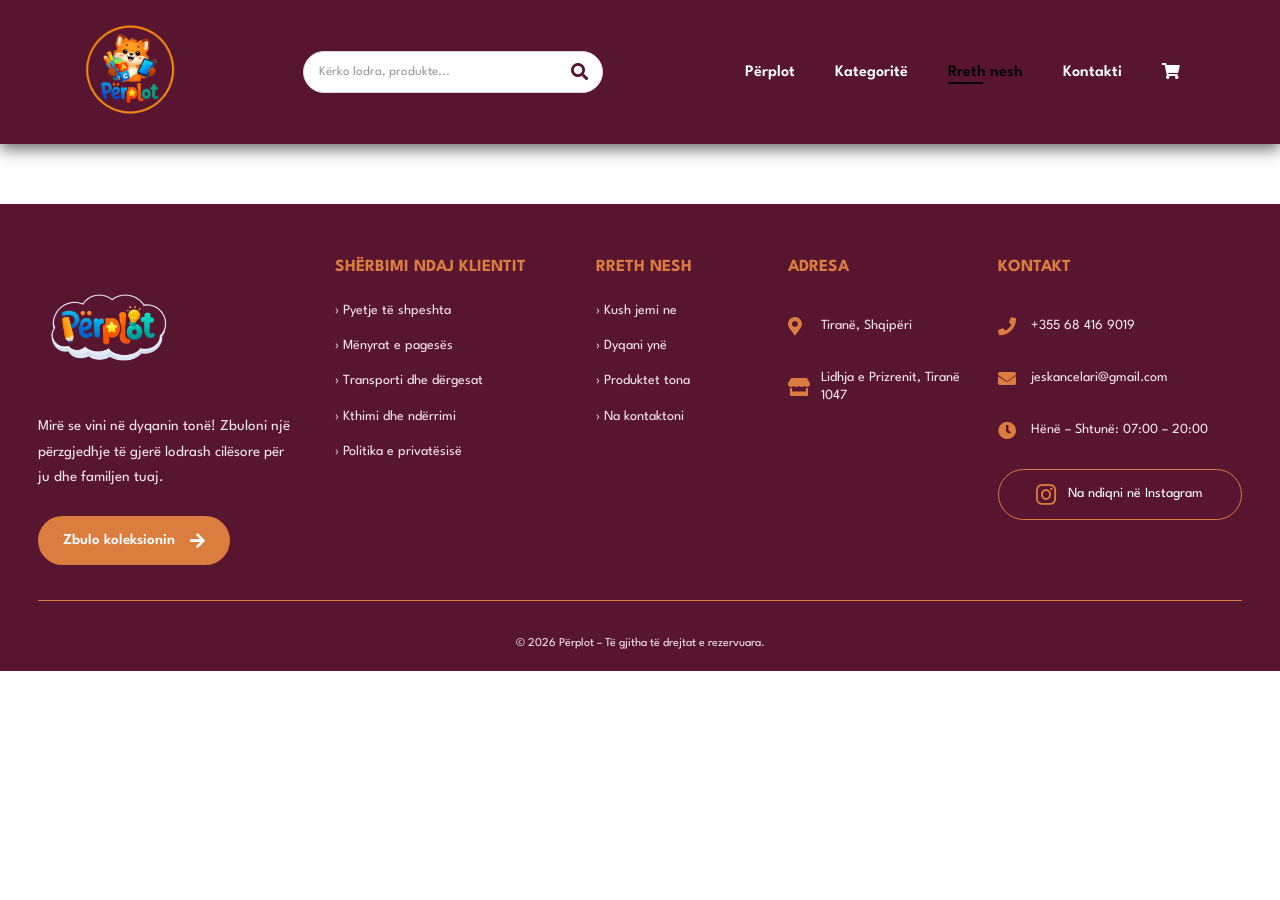
==== about.html @ 28245faa "Update responsive design and navigation" ====
<!DOCTYPE html>
<html lang="sq">

<head>
    <meta charset="UTF-8">
    <meta http-equiv="X-UA-Compatible" content="IE-edge">
    <meta name="viewport" content="width=device-width, initial-scale=1.0">

    <title>Përplot</title>

    <link rel="stylesheet" href="https://use.fontawesome.com/releases/v5.15.4/css/all.css"/>
    <link rel="stylesheet" href="css/index.css">
</head>


<body>
    <div id="header-placeholder"></div>
    <div id="footer-placeholder"></div>

    <script src="script.js"></script>
    <script src="load-layout.js"></script>
    <script src="search.js"></script>



</body>
---- css/index.css ----
@import url('https://fonts.googleapis.com/css2?family=Spartan:wght@100;200;300;400;500;600;700;800;900&display=swap');

*{
    margin:0;
    padding: 0;
    box-sizing: border-box;
    font-family: 'Spartan', snas-serif;
}

h1{
    font-size: 50px;
    line-height: 64px;
    color: #222;
}

h2{
    font-size: 46px;
    line-height: 54px;
    color: #222;
}
h4{
    font-size: 20px;
    color: #222;
}

h6{
    font-size: 16px;
    color: #222;
}

p {
    font-size: 16px;
    color: #465b52;
    margin: 15px 0 2px 0;
}

.section-p1{
    padding: 40px 80px;
}

.section-m1{
    margin: 40px 0;
}

body{
    width: 100%;
}

/*Header strat */


/* SEARCH BAR */
#header a img{
    width:100px;
    height: auto;
    object-fit: contain;
}   

#search-form {
    display: flex;
    align-items: center;
    width: 300px;
    height: 42px;
    background-color: #ffffff;
    border-radius: 25px;
    overflow: hidden;
    border: 1px solid #e5d5d8;
    transition: 0.3s ease;
}

#search-form:focus-within {
    box-shadow: 0 0 0 3px rgba(255, 255, 255, 0.2);
}

#search-input {
    flex: 1;
    width: 100%;
    height: 100%;
    border: none;
    outline: none;
    padding: 0 15px;
    font-size: 13px;
    color: #333;
    background: transparent;
}

#search-input::placeholder {
    color: #999;
}

#search-form button {
    width: 45px;
    height: 100%;
    border: none;
    background-color: #ffffff;
    color: #58152F;
    font-size: 17px;
    cursor: pointer;
    transition: 0.3s ease;
}

#search-form button:hover {
    background-color: #f5e9eb;
}

/* HEADER RESPONSIVE */

@media (max-width: 1100px) {
    #header {
        padding: 20px 30px;
        flex-wrap: wrap;
        gap: 15px;
    }

    #search-form {
        width: 260px;
    }
}

@media (max-width: 768px) {
    #header {
        justify-content: center;
    }

    #search-form {
        width: 100%;
        max-width: 400px;
        order: 3;
    }

    #nevbar {
        flex-wrap: wrap;
        gap: 12px;
    }

    #nevbar li {
        padding: 5px;
    }
}


#header{
    display: flex;
    align-items: center;
    justify-content: space-between;
    padding: 20px 80px ;
    background: #58152F;
    box-shadow: 0 5px 15px rgba(0, 0, 0, 0.6);
    z-index: 999;
    position: sticky; 
    top: 0;
    left: 0;
}


#nevbar {
    display: flex;
    align-items: center;
    justify-content: center;
}

#nevbar li{
    list-style: none;
    padding: 0 20px;
    position: relative;
}

#nevbar li a{
    text-decoration: none;
    font-size: 16px;
    font-weight: 600;
    color: #ffffff;
    transition: 0.3s ease;
}

#nevbar li a:hover,
#nevbar li a.active{
    color: #000000;
}

#nevbar li a.active::after,
#nevbar li a:hover::after{
    content: "";
    width: 30%;
    height: 2px;
    background-color: #020202 ;
    position: absolute;
    bottom: -4px;
    left:20px;
}





  

/*Home page*/

/* HERO SECTION */

#hero {
    position: relative;
    width: 100%;
    min-height: 80vh;
    padding: 0 50px;
    display: flex;
    align-items: center;
    overflow: hidden;
}

/* SLIDER */

.hero-slider {
    width: 100%;
    overflow: hidden;
}

.hero-track {
    display: flex;
    width: 100%;
    transition: transform 0.8s ease-in-out;
}

/* ÇDO SLIDE */

.hero-slide {
    flex: 0 0 100%;
    min-width: 100%;
    display: flex;
    align-items: center;
    justify-content: space-between;
    gap: 30px;
    padding:50px ;
}

/* TEKSTI */

.hero-content {
    flex: 1;
    min-width: 0;
    padding: 20px 0;
}

.hero-content h4 {
    padding-bottom: 15px;
    font-size: 20px;
}

.hero-content h2 {
    color: #58152F;
    font-size: 32px;
    line-height: 1.3;
    margin-bottom: 10px;
}

.hero-content h1 {
    font-size: 38px;
    max-width: 100%;
    margin-bottom: 15px;
    line-height: 1.7;
}

.hero-content p {
    font-size: 16px;
    line-height: 1.7;
    max-width: 550px;
}

/* FOTOJA */

.hero-image {
    flex: 0 0 40%;
    width: 40%;
    height: 420px;
    overflow: hidden;
    border-radius: 25px;
}

.hero-image img {
    width: 100%;
    height: 100%;
    object-fit: cover;
    display: block;
}

/* BUTONI */

.hero-content button {
    background-color: #68232F;
    color: #FFFFFF;
    border: 2px solid #68232F;
    border-radius: 15px;
    padding: 14px 32px;
    cursor: pointer;
    font-weight: 600;
    font-size: 15px;
    letter-spacing: 0.5px;
    transition: 0.3s ease;
    margin-top: 30px;
}

.hero-content button:hover {
    background-color: transparent;
    color: #68232F;
    transform: translateY(-3px);
    box-shadow: 0 5px 12px rgba(104, 35, 47, 0.15);
}

/* SHIGJETAT */

.slider-arrow {
    position: absolute;
    top: 50%;
    transform: translateY(-50%);
    width: 42px;
    height: 42px;
    border: none;
    border-radius: 50%;
    background-color: #68232F;
    color: white;
    font-size: 20px;
    cursor: pointer;
    z-index: 5;
    transition: 0.3s ease;
}

.slider-arrow:hover {
    background-color: #8d3545;
}

.slider-arrow.prev {
    left: 12px;
}

.slider-arrow.next {
    right: 12px;
}

/* RESPONSIVE */

@media (max-width: 768px) {

    #hero {
        padding: 30px 45px;
        min-height: auto;
    }

    .hero-slide {
        flex-direction: column;
        align-items: flex-start;
    }

    .hero-content {
        width: 100%;
    }

    .hero-content h2 {
        font-size: 25px;
    }

    .hero-content h1 {
        font-size: 29px;
    }

    .hero-image {
        width: 100%;
        height: 280px;
    }

    .slider-arrow.prev {
        left: 2px;
    }

    .slider-arrow.next {
        right: 2px;
    }
}





#feature{
    display: flex;
    align-items: center;
    justify-content: space-between;
    flex-wrap: wrap;
}

#feature .fe-box{
    height: 250px;
    width: 250px;
    text-align: center;
    padding: 25px 15px ;
    box-shadow: 20px 20px 34px rgba(0, 0, 0, 0.03);
    border: 1px solid #eedbdee4;
    border-radius: 4px;
    margin: 15px 0;
}
#feature .fe-box:hover{
    box-shadow: 10px 10px 54px rgba(70, 62, 221, 0.1);
}

#feature .fe-box img{
    width: 100%;
    margin-bottom: 10px;
}

#feature .fe-box h6{
    display: inline-block;
    padding: 9px 8px 6px 8px;
    line-height: 1;
    border-radius: 4px;
    color: #68232F;
    background-color: antiquewhite;
}



/* SEARCH RESULTS */

#search-results {
    padding: 50px 80px;
    min-height: 60vh;
}

#search-results h2 {
    font-size: 28px;
    color: #68232F;
    margin-bottom: 15px;
}

#search-message {
    font-size: 14px;
    color: #666;
    margin-bottom: 25px;
}

.search-result {
    padding: 20px;
    margin-bottom: 15px;
    border: 1px solid #e5d5d8;
    border-radius: 8px;
    transition: 0.3s ease;
}

.search-result:hover {
    box-shadow: 0 4px 12px rgba(0, 0, 0, 0.08);
    transform: translateY(-2px);
}

.search-result h3 {
    color: #68232F;
    font-size: 18px;
    margin-bottom: 10px;
}

.search-result p {
    color: #666;
    font-size: 14px;
    margin-bottom: 12px;
}

.search-result a {
    color: #68232F;
    font-weight: 600;
    text-decoration: none;
}

.search-result a:hover {
    text-decoration: underline;
}


/* Footer start*/ 

/* FOOTER */


/* ==============================
   FOOTER - PERPLOT
============================== */

.footer {
    background: #58152F;
    color: #ffffff;
    padding: 55px 3% 20px;
    margin-top: 60px;
    width: 100%;
}

/* FOOTER CONTAINER */

.footer-container {
    max-width: 1500px;
    margin: 0 auto;

    display: grid;
    grid-template-columns: 1.5fr 1.3fr 0.9fr 1fr 1.4fr;

    gap: 35px;
    padding-bottom: 35px;
}

/* LOGO AND ABOUT */

.footer-brand {
    display: flex;
}

.footer-brand img {
    width: 140px;
    height: 140px;
    align-items: center;
    display: flex;
}

.footer-brand h2 {
    color: #ffffff;
    font-size: 30px;
    font-weight: 700;
}

.footer-about p {
    color: #f5e9ed;
    font-size: 15px;
    line-height: 1.7;
    margin-bottom: 25px;
    max-width: 300px;
}

/* FOOTER BUTTON */

.footer-button {
    display: inline-flex;
    align-items: center;
    gap: 15px;

    background: #da7d3f;
    color: #ffffff;

    padding: 16px 25px;
    border-radius: 30px;

    text-decoration: none;
    font-size: 15px;
    font-weight: 600;

    transition: 0.3s;
}

.footer-button:hover {
    background: #da7d3f;
    transform: translateY(-3px);
}

.footer-button i {
    font-size: 17px;
}

/* FOOTER COLUMNS */

.footer-column {
    display: flex;
    flex-direction: column;
    gap: 17px;
}

.footer-column h4 {
    color: #da7d3f;
    font-size: 17px;
    font-weight: 700;
    margin-bottom: 10px;
}

.footer-column a,
.footer-column p {
    color: #f5e9ed;
    font-size: 14px;
    line-height: 1.3;
    text-decoration: none;
    transition: 0.3s;
}

.footer-column a:hover {
    color: #da7d3f;
    padding-left: 5px;
}

/* ADDRESS AND CONTACT ICONS */

.footer-column p {
    display: flex;
    align-items: center;
    gap: 13px;
}

.footer-column p i {
    color: #da7d3f;
    font-size: 18px;
    min-width: 20px;
}

/* INSTAGRAM */

.instagram-link {
    display: flex;
    align-items: center;
    justify-content: center;
    gap: 12px;

    border: 1px solid #da7d3f;
    border-radius: 30px;

    padding: 13px 15px;
    margin-top: 10px;

    color: #ffffff !important;
    white-space: nowrap;
}

.instagram-link i {
    font-size: 23px;
    color: #da7d3f;
}

.instagram-link:hover {
    background: #da7d3f;
    padding-left: 15px !important;
}

/* COPYRIGHT */

.footer-bottom {
    max-width: 1500px;
    margin: 0 auto;

    border-top: 1px solid #da7d3f;
    padding-top: 22px;

    text-align: center;
}

.footer-bottom p {
    color: #f5e9ed;
    font-size: 12px;
}

/* ==============================
   RESPONSIVE DESIGN
============================== */

@media (max-width: 1100px) {

    .footer-container {
        grid-template-columns: repeat(3, 1fr);
        gap: 10px;
    }

}

@media (max-width: 768px) {

    .footer {
        padding: 40px 6% 20px;
    }

    .footer-container {
        grid-template-columns: repeat(2, 1fr);
        gap: 35px 25px;
    }

    .footer-about {
        grid-column: span 2;
    }

    .footer-brand img {
        width: 75px;
        height: 75px;
    }

    .footer-brand h2 {
        font-size: 15px;
    }

}

@media (max-width: 480px) {

    .footer-container {
        grid-template-columns: 1fr;
        gap: 30px;
    }

    .footer-about {
        grid-column: span 1;
    }

    .footer-column {
        gap: 13px;
    }

    .footer-column h4 {
        font-size: 10px;
    }

    .footer-bottom p {
        font-size: 15px;
        line-height: 1.0;
    }

}



/* ==========================================
   PERPLOT - RESPONSIVE DESIGN
   ========================================== */


/* ==========================================
   1. GENERAL RESPONSIVE SETTINGS
   ========================================== */

* {
    box-sizing: border-box;
}

html {
    width: 100%;
    overflow-x: hidden;
    scroll-behavior: smooth;
}

body {
    width: 100%;
    margin: 0;
    overflow-x: hidden;
}

img {
    max-width: 100%;
    height: auto;
}

section {
    max-width: 100%;
}


/* ==========================================
   2. TABLETS - MAX WIDTH 1024px
   ========================================== */

@media screen and (max-width: 1024px) {

    /* Header */

    #header {
        padding: 15px 30px;
        flex-wrap: wrap;
        gap: 15px;
    }

    #header .logo {
        max-width: 130px;
    }

    #nevbar li {
        padding: 0 10px;
    }

    #nevbar li a {
        font-size: 14px;
    }

    /* General sections */

    .section-p1 {
        padding: 40px 30px;
    }

    /* Product cards */

    .pro-container {
        justify-content: center;
        gap: 15px;
    }

    .pro {
        flex: 1 1 220px;
        max-width: 300px;
    }

}


/* ==========================================
   3. SMARTPHONES - MAX WIDTH 767px
   ========================================== */

@media screen and (max-width: 767px) {

    /* Header */

    #header {
        padding: 15px 20px;
        display: flex;
        flex-direction: column;
        align-items: center;
        gap: 15px;
    }

    #header .logo {
        width: 120px;
    }

    /* Search bar */

    #search-form {
        width: 100%;
        max-width: 400px;
    }

    #search-input {
        width: 100%;
        min-width: 0;
    }

    /* Navigation */

    #nevbar {
        display: flex;
        flex-wrap: wrap;
        justify-content: center;
        gap: 12px;
        padding: 0;
    }

    #nevbar li {
        padding: 5px;
    }

    #nevbar li a {
        font-size: 13px;
    }

    /* General sections */

    .section-p1 {
        padding: 30px 15px;
    }

    /* Headings */

    h1 {
        font-size: clamp(26px, 7vw, 38px);
    }

    h2 {
        font-size: clamp(22px, 6vw, 30px);
    }

    h3 {
        font-size: clamp(18px, 5vw, 24px);
    }

    p {
        font-size: 14px;
    }

    /* Product grid */

    .pro-container {
        display: grid;
        grid-template-columns: repeat(2, minmax(0, 1fr));
        gap: 12px;
    }

    .pro {
        width: 100%;
        min-width: 0;
        margin: 0;
    }

    .pro img {
        width: 100%;
        height: auto;
        object-fit: cover;
    }

    /* Product information */

    .pro .des {
        padding: 8px 5px;
    }

    .pro .des h5 {
        font-size: 13px;
    }

    /* Footer */

    footer {
        display: flex;
        flex-wrap: wrap;
        gap: 25px;
    }

    footer .col {
        width: 45%;
        min-width: 140px;
    }

}


/* ==========================================
   4. SMALL SMARTPHONES - MAX WIDTH 480px
   ========================================== */

@media screen and (max-width: 480px) {

    #header {
        padding: 12px 12px;
    }

    #header .logo {
        width: 105px;
    }

    #nevbar {
        gap: 8px;
    }

    #nevbar li {
        padding: 3px;
    }

    #nevbar li a {
        font-size: 12px;
    }

    .section-p1 {
        padding: 25px 12px;
    }

    /* Product grid */

    .pro-container {
        gap: 8px;
    }

    .pro .des h5 {
        font-size: 12px;
    }

    .pro .des h4 {
        font-size: 14px;
    }

    /* Footer */

    footer .col {
        width: 100%;
    }

}
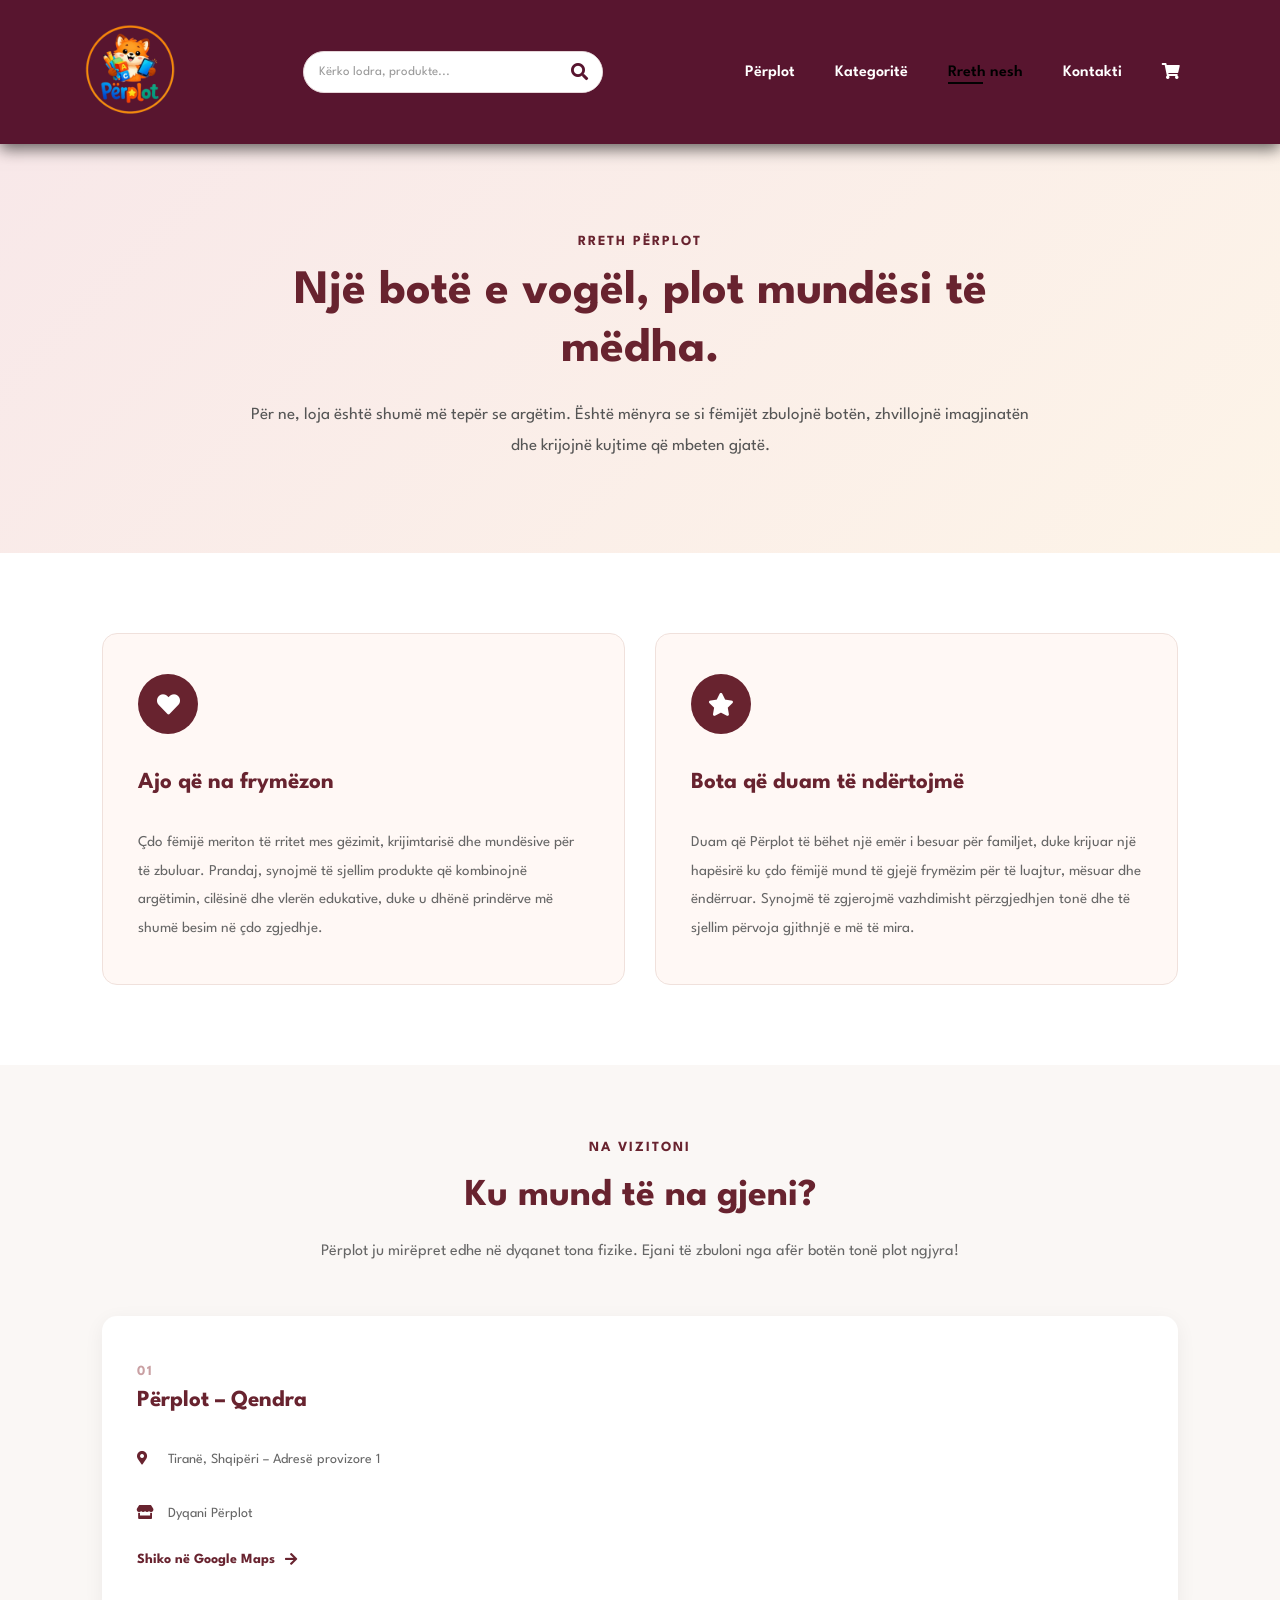
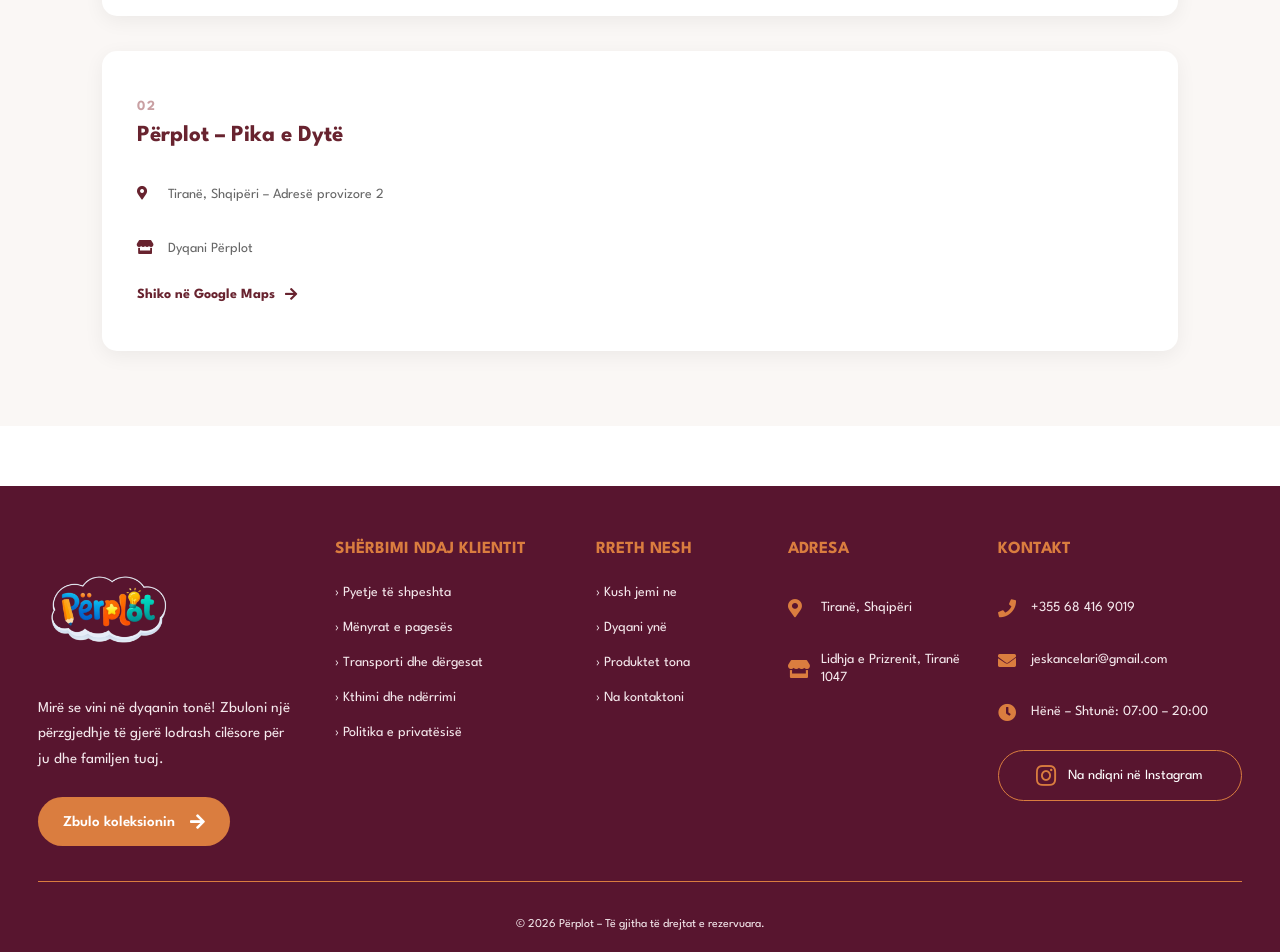
==== commit 89dde21a: "Updated website design" ====
--- a/about.html
+++ b/about.html
@@ -1,26 +1,188 @@
- <!DOCTYPE html>
+
+<!DOCTYPE html>
 <html lang="sq">
 
 <head>
     <meta charset="UTF-8">
-    <meta http-equiv="X-UA-Compatible" content="IE-edge">
     <meta name="viewport" content="width=device-width, initial-scale=1.0">
 
-    <title>Përplot</title>
+    <title>Rreth Nesh | Përplot</title>
 
-    <link rel="stylesheet" href="https://use.fontawesome.com/releases/v5.15.4/css/all.css"/>
+    <link rel="stylesheet" href="css/style.css">
     <link rel="stylesheet" href="css/index.css">
+    <link rel="stylesheet" href="https://use.fontawesome.com/releases/v5.15.4/css/all.css">
 </head>
 
+<body>
 
-<body>
+    <!-- Header -->
     <div id="header-placeholder"></div>
+
+    <main class="about-page">
+
+        <!-- About Introduction -->
+        <section class="about-hero">
+            <div class="about-hero-content">
+                <span class="about-label">Rreth Përplot</span>
+                <h1>Një botë e vogël, plot mundësi të mëdha.</h1>
+                <p>
+                    Për ne, loja është shumë më tepër se argëtim.
+                    Është mënyra se si fëmijët zbulojnë botën,
+                    zhvillojnë imagjinatën dhe krijojnë kujtime
+                    që mbeten gjatë.
+                </p>
+            </div>
+        </section>
+
+        <!-- Mission and Vision -->
+        <section class="about-purpose">
+
+            <div class="purpose-card">
+                <div class="purpose-icon">
+                    <i class="fas fa-heart"></i>
+                </div>
+
+                <h2>Ajo që na frymëzon</h2>
+
+                <p>
+                    Çdo fëmijë meriton të rritet mes gëzimit,
+                    krijimtarisë dhe mundësive për të zbuluar.
+                    Prandaj, synojmë të sjellim produkte që
+                    kombinojnë argëtimin, cilësinë dhe vlerën
+                    edukative, duke u dhënë prindërve më shumë
+                    besim në çdo zgjedhje.
+                </p>
+            </div>
+
+            <div class="purpose-card">
+                <div class="purpose-icon">
+                    <i class="fas fa-star"></i>
+                </div>
+
+                <h2>Bota që duam të ndërtojmë</h2>
+
+                <p>
+                    Duam që Përplot të bëhet një emër i besuar
+                    për familjet, duke krijuar një hapësirë ku
+                    çdo fëmijë mund të gjejë frymëzim për të
+                    luajtur, mësuar dhe ëndërruar. Synojmë të
+                    zgjerojmë vazhdimisht përzgjedhjen tonë dhe
+                    të sjellim përvoja gjithnjë e më të mira.
+                </p>
+            </div>
+
+        </section>
+
+        <!-- Stores Section -->
+        <section class="store-section">
+
+            <div class="store-heading">
+                <span class="about-label">Na vizitoni</span>
+                <h2>Ku mund të na gjeni?</h2>
+                <p>
+                    Përplot ju mirëpret edhe në dyqanet tona fizike.
+                    Ejani të zbuloni nga afër botën tonë plot ngjyra!
+                </p>
+            </div>
+
+            <div class="store-container">
+
+                <!-- Store 1 -->
+                <div class="store-card">
+
+                    <div class="store-info">
+                        <span class="store-number">01</span>
+                        <h3>Përplot – Qendra</h3>
+
+                        <p>
+                            <i class="fas fa-map-marker-alt"></i>
+                            Tiranë, Shqipëri – Adresë provizore 1
+                        </p>
+
+                        <p>
+                            <i class="fas fa-store"></i>
+                            Dyqani Përplot
+                        </p>
+
+                        <a
+                            href="https://www.google.com/maps/search/?api=1&query=Tirana+Albania"
+                            target="_blank"
+                            rel="noopener noreferrer"
+                            class="map-link">
+                            Shiko në Google Maps
+                            <i class="fas fa-arrow-right"></i>
+                        </a>
+                    </div>
+
+                    <div class="store-map">
+                        <iframe
+                            src="https://maps.google.com/maps?q=Tirana%2C%20Albania&t=&z=14&ie=UTF8&iwloc=&output=embed"
+                            width="100%"
+                            height="300"
+                            style="border:0;"
+                            allowfullscreen=""
+                            loading="lazy"
+                            referrerpolicy="no-referrer-when-downgrade"
+                            title="Harta e dyqanit Përplot - Pika 1">
+                        </iframe>
+                    </div>
+
+                </div>
+
+                <!-- Store 2 -->
+                <div class="store-card">
+
+                    <div class="store-info">
+                        <span class="store-number">02</span>
+                        <h3>Përplot – Pika e Dytë</h3>
+
+                        <p>
+                            <i class="fas fa-map-marker-alt"></i>
+                            Tiranë, Shqipëri – Adresë provizore 2
+                        </p>
+
+                        <p>
+                            <i class="fas fa-store"></i>
+                            Dyqani Përplot
+                        </p>
+
+                        <a
+                            href="https://www.google.com/maps/search/?api=1&query=Tirana+Albania"
+                            target="_blank"
+                            rel="noopener noreferrer"
+                            class="map-link">
+                            Shiko në Google Maps
+                            <i class="fas fa-arrow-right"></i>
+                        </a>
+                    </div>
+
+                    <div class="store-map">
+                        <iframe
+                            src="https://maps.google.com/maps?q=Tirana%2C%20Albania&t=&z=14&ie=UTF8&iwloc=&output=embed"
+                            width="100%"
+                            height="300"
+                            style="border:0;"
+                            allowfullscreen=""
+                            loading="lazy"
+                            referrerpolicy="no-referrer-when-downgrade"
+                            title="Harta e dyqanit Përplot - Pika 2">
+                        </iframe>
+                    </div>
+
+                </div>
+
+            </div>
+
+        </section>
+
+    </main>
+
+    <!-- Footer -->
     <div id="footer-placeholder"></div>
 
+    <!-- JavaScript -->
+    <script src="load-layout.js"></script>
     <script src="script.js"></script>
-    <script src="load-layout.js"></script>
-    <script src="search.js"></script>
 
-
-
-</body>+</body>
+</html>
--- a/css/style.css
+++ b/css/style.css
@@ -0,0 +1,303 @@
+
+/* ==========================================
+   ABOUT PAGE - PERPLOT
+========================================== */
+
+.about-page {
+    width: 100%;
+    overflow: hidden;
+}
+
+/* About Hero */
+
+.about-hero {
+    min-height: 360px;
+    padding: 90px 8%;
+    display: flex;
+    align-items: center;
+    justify-content: center;
+    text-align: center;
+    background: linear-gradient(
+        135deg,
+        #f8e8e9,
+        #fdf4e8
+    );
+}
+
+.about-hero-content {
+    max-width: 800px;
+}
+
+.about-label {
+    display: inline-block;
+    color: #68232f;
+    font-size: 14px;
+    font-weight: 700;
+    letter-spacing: 2px;
+    text-transform: uppercase;
+    margin-bottom: 15px;
+}
+
+.about-hero h1 {
+    color: #68232f;
+    font-size: clamp(30px, 5vw, 48px);
+    line-height: 1.2;
+    margin-bottom: 22px;
+}
+
+.about-hero p {
+    color: #555;
+    font-size: 17px;
+    line-height: 1.8;
+}
+
+/* Mission and Vision */
+
+.about-purpose {
+    display: grid;
+    grid-template-columns: repeat(2, 1fr);
+    gap: 30px;
+    padding: 80px 8%;
+    background: #fff;
+}
+
+.purpose-card {
+    padding: 40px 35px;
+    background: #fff8f5;
+    border-radius: 15px;
+    border: 1px solid #f0e1dc;
+    transition: transform 0.3s ease, box-shadow 0.3s ease;
+}
+
+.purpose-card:hover {
+    transform: translateY(-6px);
+    box-shadow: 0 10px 25px rgba(0, 0, 0, 0.08);
+}
+
+.purpose-icon {
+    width: 60px;
+    height: 60px;
+    display: flex;
+    align-items: center;
+    justify-content: center;
+    background: #68232f;
+    color: #fff;
+    border-radius: 50%;
+    font-size: 23px;
+    margin-bottom: 22px;
+}
+
+.purpose-card h2 {
+    color: #68232f;
+    font-size: 23px;
+    margin-bottom: 18px;
+}
+
+.purpose-card p {
+    color: #666;
+    font-size: 15px;
+    line-height: 1.9;
+}
+
+/* Store Section */
+
+.store-section {
+    padding: 75px 8%;
+    background: #faf7f5;
+}
+
+.store-heading {
+    text-align: center;
+    max-width: 700px;
+    margin: 0 auto 50px;
+}
+
+.store-heading h2 {
+    color: #68232f;
+    font-size: clamp(28px, 4vw, 38px);
+    margin-bottom: 15px;
+}
+
+.store-heading p {
+    color: #666;
+    font-size: 16px;
+    line-height: 1.7;
+}
+
+/* Store Cards */
+
+.store-container {
+    display: flex;
+    flex-direction: column;
+    gap: 35px;
+    max-width: 1150px;
+    margin: 0 auto;
+}
+
+.store-card {
+    display: grid;
+    grid-template-columns: 0.8fr 1.2fr;
+    background: #fff;
+    border-radius: 15px;
+    overflow: hidden;
+    box-shadow: 0 5px 20px rgba(0, 0, 0, 0.06);
+}
+
+.store-info {
+    padding: 35px;
+    display: flex;
+    flex-direction: column;
+    justify-content: center;
+}
+
+.store-number {
+    color: #c9a0a3;
+    font-size: 14px;
+    font-weight: 700;
+    letter-spacing: 2px;
+    margin-bottom: 12px;
+}
+
+.store-info h3 {
+    color: #68232f;
+    font-size: 23px;
+    margin-bottom: 22px;
+}
+
+.store-info p {
+    color: #666;
+    font-size: 14px;
+    line-height: 1.7;
+    margin-bottom: 15px;
+}
+
+.store-info p i {
+    color: #68232f;
+    width: 22px;
+    margin-right: 5px;
+}
+
+.map-link {
+    display: inline-flex;
+    align-items: center;
+    gap: 10px;
+    width: fit-content;
+    margin-top: 12px;
+    color: #68232f;
+    font-size: 14px;
+    font-weight: 700;
+    text-decoration: none;
+    transition: 0.3s ease;
+}
+
+.map-link:hover {
+    color: #a34a5a;
+    gap: 15px;
+}
+
+.store-map {
+    min-height: 300px;
+}
+
+.store-map iframe {
+    display: block;
+    width: 100%;
+    height: 100%;
+    min-height: 300px;
+}
+
+/* ==========================================
+   RESPONSIVE DESIGN
+========================================== */
+
+/* Tablets */
+
+@media screen and (max-width: 992px) {
+
+    .about-hero {
+        padding: 75px 6%;
+    }
+
+    .about-purpose {
+        padding: 60px 5%;
+        gap: 20px;
+    }
+
+    .purpose-card {
+        padding: 30px 25px;
+    }
+
+    .store-section {
+        padding: 60px 5%;
+    }
+
+    .store-card {
+        grid-template-columns: 1fr 1fr;
+    }
+
+    .store-info {
+        padding: 25px;
+    }
+}
+
+/* Smartphones */
+
+@media screen and (max-width: 600px) {
+
+    .about-hero {
+        min-height: 320px;
+        padding: 65px 7%;
+    }
+
+    .about-hero p {
+        font-size: 15px;
+    }
+
+    .about-purpose {
+        grid-template-columns: 1fr;
+        padding: 45px 6%;
+        gap: 20px;
+    }
+
+    .purpose-card {
+        padding: 28px 23px;
+    }
+
+    .purpose-card h2 {
+        font-size: 21px;
+    }
+
+    .purpose-card p {
+        font-size: 14px;
+    }
+
+    .store-section {
+        padding: 50px 6%;
+    }
+
+    .store-heading {
+        margin-bottom: 30px;
+    }
+
+    .store-heading p {
+        font-size: 14px;
+    }
+
+    .store-card {
+        grid-template-columns: 1fr;
+    }
+
+    .store-info {
+        padding: 28px 23px;
+    }
+
+    .store-info h3 {
+        font-size: 21px;
+    }
+
+    .store-map,
+    .store-map iframe {
+        min-height: 250px;
+        height: 250px;
+    }
+}
--- a/css/index.css
+++ b/css/index.css
@@ -381,43 +381,6 @@
 
 
 
-#feature{
-    display: flex;
-    align-items: center;
-    justify-content: space-between;
-    flex-wrap: wrap;
-}
-
-#feature .fe-box{
-    height: 250px;
-    width: 250px;
-    text-align: center;
-    padding: 25px 15px ;
-    box-shadow: 20px 20px 34px rgba(0, 0, 0, 0.03);
-    border: 1px solid #eedbdee4;
-    border-radius: 4px;
-    margin: 15px 0;
-}
-#feature .fe-box:hover{
-    box-shadow: 10px 10px 54px rgba(70, 62, 221, 0.1);
-}
-
-#feature .fe-box img{
-    width: 100%;
-    margin-bottom: 10px;
-}
-
-#feature .fe-box h6{
-    display: inline-block;
-    padding: 9px 8px 6px 8px;
-    line-height: 1;
-    border-radius: 4px;
-    color: #68232F;
-    background-color: antiquewhite;
-}
-
-
-
 /* SEARCH RESULTS */
 
 #search-results {
@@ -968,3 +931,313 @@
 
 }
 
+
+
+
+
+/* =========================================
+   NEW PRODUCTS SECTION
+========================================= */
+
+#new-products {
+    padding: 50px 80px;
+    background-color: #fff;
+    overflow: hidden;
+}
+
+/* Section title */
+
+#new-products .section-title {
+    text-align: center;
+    margin-bottom: 35px;
+}
+
+#new-products .section-title h2 {
+    font-size: 38px;
+    color: #222;
+    font-weight: 700;
+    margin-bottom: 10px;
+}
+
+#new-products .section-title p {
+    font-size: 15px;
+    color: #777;
+}
+
+
+/* =========================================
+   PRODUCTS SLIDER
+========================================= */
+
+.products-slider {
+    position: relative;
+    display: flex;
+    align-items: center;
+    width: 100%;
+}
+
+/* Products container */
+
+.products-container {
+    display: flex;
+    gap: 22px;
+    overflow-x: auto;
+    scroll-behavior: smooth;
+    scroll-snap-type: x mandatory;
+    width: 100%;
+    padding: 15px 5px 25px;
+    scrollbar-width: none;
+}
+
+.products-container::-webkit-scrollbar {
+    display: none;
+}
+
+
+/* =========================================
+   PRODUCT CARD
+========================================= */
+
+.product-card {
+    flex: 0 0 calc(25% - 17px);
+    min-width: 230px;
+    background-color: #fff;
+    border: 1px solid #e8e8e8;
+    border-radius: 12px;
+    overflow: hidden;
+    scroll-snap-align: start;
+    transition: 0.3s ease;
+    box-shadow: 0 4px 15px rgba(0, 0, 0, 0.04);
+}
+
+.product-card:hover {
+    transform: translateY(-6px);
+    box-shadow: 0 8px 25px rgba(0, 0, 0, 0.10);
+}
+
+
+/* Product image */
+
+.product-image {
+    display: block;
+    width: 100%;
+    height: 220px;
+    overflow: hidden;
+    background-color: #f7f7f7;
+}
+
+.product-image img {
+    width: 100%;
+    height: 100%;
+    object-fit: contain;
+    padding: 12px;
+    transition: transform 0.4s ease;
+}
+
+.product-card:hover .product-image img {
+    transform: scale(1.06);
+}
+
+
+/* Product information */
+
+.product-info {
+    padding: 18px;
+    text-align: center;
+}
+
+.product-name {
+    font-size: 17px;
+    font-weight: 600;
+    color: #222;
+    margin-bottom: 10px;
+    min-height: 22px;
+}
+
+
+/* Product price */
+
+.product-price {
+    font-size: 21px;
+    font-weight: 700;
+    color: #68232F;
+    margin-bottom: 18px;
+}
+
+.product-price span {
+    font-size: 13px;
+    font-weight: 500;
+}
+
+
+/* =========================================
+   QUANTITY SELECTOR
+========================================= */
+
+.product-quantity {
+    display: flex;
+    align-items: center;
+    justify-content: center;
+    gap: 12px;
+    margin-bottom: 18px;
+}
+
+.quantity-btn {
+    width: 32px;
+    height: 32px;
+    border: 1px solid #ddd;
+    background-color: #fff;
+    color: #333;
+    font-size: 20px;
+    border-radius: 6px;
+    cursor: pointer;
+    transition: 0.2s ease;
+}
+
+.quantity-btn:hover {
+    background-color: #088178;
+    color: #fff;
+    border-color: #088178;
+}
+
+.quantity-input {
+    width: 45px;
+    height: 32px;
+    text-align: center;
+    border: 1px solid #ddd;
+    border-radius: 6px;
+    font-size: 15px;
+    font-weight: 600;
+    outline: none;
+}
+
+
+/* =========================================
+   ADD TO CART BUTTON
+========================================= */
+
+.add-to-cart {
+    width: 100%;
+    padding: 12px 10px;
+    border: none;
+    border-radius: 7px;
+    background-color: #68232F;
+    color: #fff;
+    font-size: 14px;
+    font-weight: 600;
+    cursor: pointer;
+    transition: 0.3s ease;
+}
+
+.add-to-cart i {
+    margin-right: 7px;
+}
+
+.add-to-cart:hover {
+    background-color: #68232F;
+}
+
+
+/* =========================================
+   SLIDER NAVIGATION BUTTONS
+========================================= */
+
+.slider-btn {
+    position: absolute;
+    top: 50%;
+    transform: translateY(-50%);
+    z-index: 5;
+    width: 42px;
+    height: 42px;
+    border: none;
+    border-radius: 50%;
+    background-color: #68232F;
+    color: #fff;
+    font-size: 17px;
+    cursor: pointer;
+    box-shadow: 0 3px 10px rgba(0, 0, 0, 0.15);
+    transition: 0.3s ease;
+}
+
+.slider-btn:hover {
+    background-color: #68232F;
+}
+
+.slider-btn.prev {
+    left: -20px;
+}
+
+.slider-btn.next {
+    right: -20px;
+}
+
+
+/* =========================================
+   RESPONSIVE DESIGN
+========================================= */
+
+/* Tablets */
+
+@media (max-width: 991px) {
+
+    #new-products {
+        padding: 40px 40px;
+    }
+
+    .product-card {
+        flex: 0 0 calc(33.333% - 15px);
+    }
+
+    #new-products .section-title h2 {
+        font-size: 32px;
+    }
+}
+
+
+/* Mobile */
+
+@media (max-width: 600px) {
+
+    #new-products {
+        padding: 35px 20px;
+    }
+
+    #new-products .section-title h2 {
+        font-size: 27px;
+    }
+
+    #new-products .section-title p {
+        font-size: 13px;
+    }
+
+    .products-container {
+        gap: 14px;
+    }
+
+    .product-card {
+        flex: 0 0 75%;
+        min-width: 0;
+    }
+
+    .product-image {
+        height: 190px;
+    }
+
+    .product-info {
+        padding: 14px;
+    }
+
+    .slider-btn {
+        width: 34px;
+        height: 34px;
+        font-size: 14px;
+    }
+
+    .slider-btn.prev {
+        left: -12px;
+    }
+
+    .slider-btn.next {
+        right: -12px;
+    }
+}
